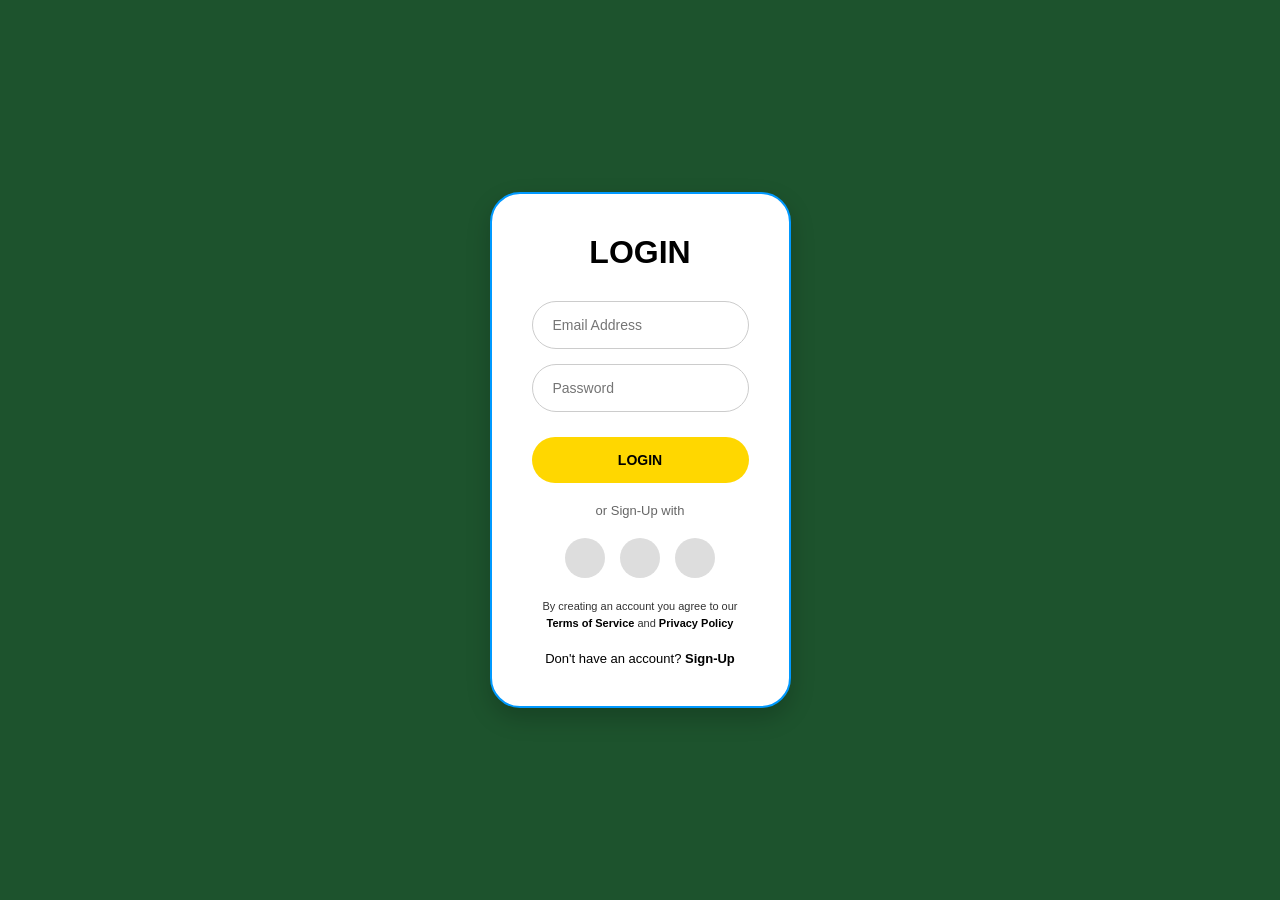
==== login.html @ add30917 "Add files via upload" ====
<!DOCTYPE html>
<html lang="en">
<head>
    <meta charset="UTF-8">
    <meta name="viewport" content="width=device-width, initial-scale=1.0">
    <title>Login Page</title>
    <link rel="stylesheet" href="login.css">
    <link rel="icon" href="logo-asa-top.png">
</head>
<body>
    <div class="login-container">
        <div class="login-card">
            <h2>LOGIN</h2>
            
            <form>
                <div class="input-group">
                    <input type="email" placeholder="Email Address" required>
                </div>
                <div class="input-group">
                    <input type="password" placeholder="Password" required>
                </div>
                
                <button type="submit" class="login-btn">LOGIN</button>
            </form>

            <div class="separator">
                <span>or Sign-Up with</span>
            </div>

            <div class="social-icons">
                <div class="icon"></div>
                <div class="icon"></div>
                <div class="icon"></div>
            </div>

            <p class="terms">
                By creating an account you agree to our <br>
                <a href="#">Terms of Service</a> and <a href="#">Privacy Policy</a>
            </p>

            <p class="footer-text">
                Don't have an account? <a href="#">Sign-Up</a>
            </p>
        </div>
    </div>
</body>
</html>
---- login.css ----
/* General Reset */
* {
    margin: 0;
    padding: 0;
    box-sizing: border-box;
    font-family: 'Segoe UI', Tahoma, Geneva, Verdana, sans-serif;
}

body {
    background-color: #1d532d; /* Dark green background from image 2 */
    display: flex;
    justify-content: center;
    align-items: center;
    min-height: 100vh;
}

/* Card Styling */
.login-card {
    background: white;
    padding: 40px;
    border-radius: 30px;
    width: 100%;
    max-width: 400px;
    text-align: center;
    box-shadow: 0 10px 25px rgba(0,0,0,0.2);
    border: 2px solid #0099ff; /* Blue border from image 2 */
}

h2 {
    margin-bottom: 30px;
    font-size: 2rem;
    font-weight: 800;
}

/* Input Fields */
.input-group {
    margin-bottom: 15px;
}

input {
    width: 100%;
    padding: 15px 20px;
    border-radius: 50px; 
    border: 1px solid #ccc;
    font-size: 14px;
    outline: none;
    transition: border 0.3s;
}

input:focus {
    border-color: #ffd700;
}

/* Button Styling */
.login-btn {
    width: 100%;
    padding: 15px;
    border-radius: 50px;
    border: none;
    background-color: #ffd700; 
    font-weight: bold;
    cursor: pointer;
    font-size: 14px;
    margin-top: 10px;
    transition: background 0.3s;
}

.login-btn:hover {
    background-color: #e6c200;
}

/* Social & Footer Text */
.separator {
    margin: 20px 0;
    font-size: 13px;
    color: #666;
}

.social-icons {
    display: flex;
    justify-content: center;
    gap: 15px;
    margin-bottom: 20px;
}

.icon {
    width: 40px;
    height: 40px;
    background-color: #ddd;
    border-radius: 50%;
}

.terms {
    font-size: 11px;
    color: #333;
    line-height: 1.5;
    margin-bottom: 20px;
}

.footer-text {
    font-size: 13px;
}

a {
    text-decoration: none;
    color: black;
    font-weight: bold;
}

a:hover {
    text-decoration: underline;
}
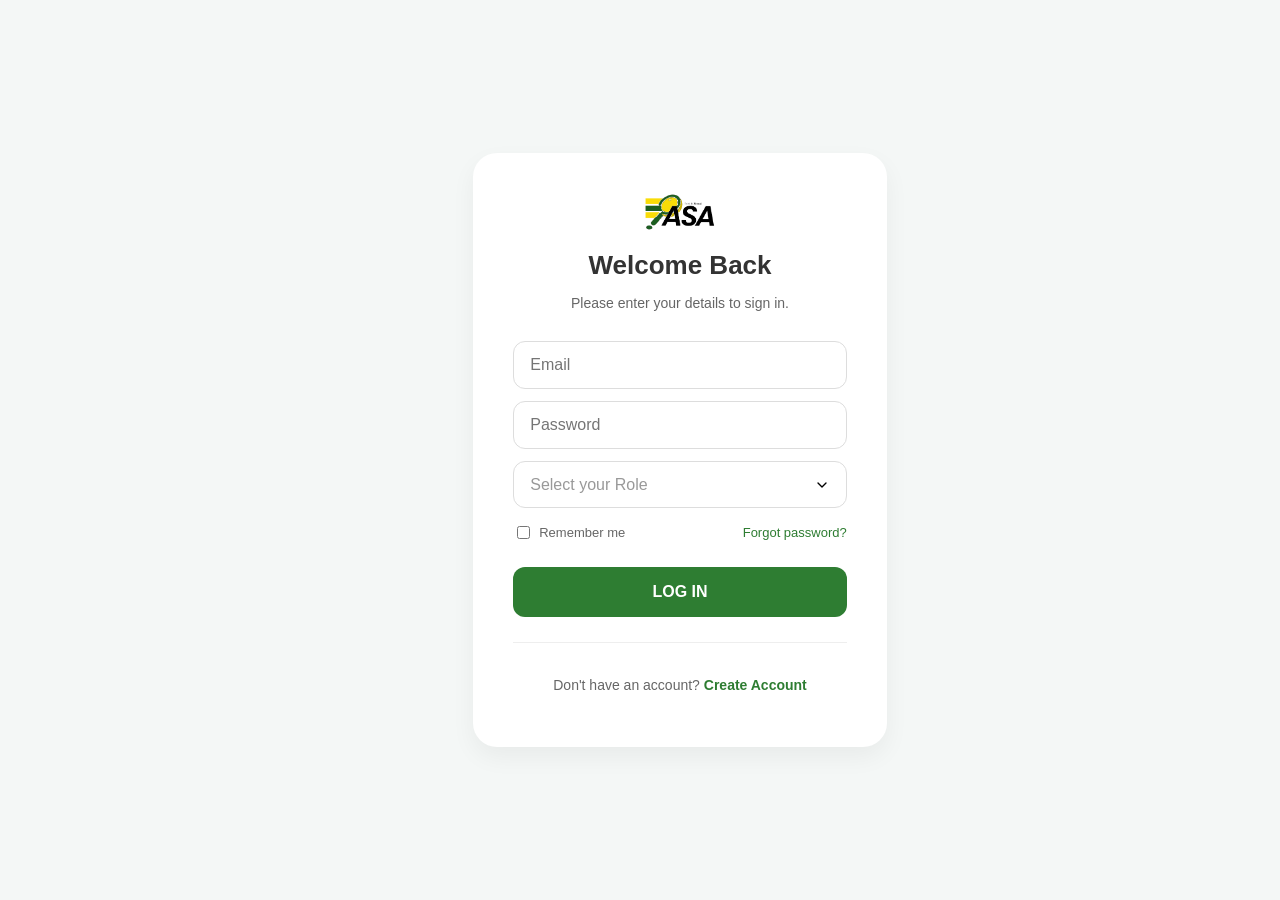
==== commit 1b4c9470: "Revamp login.html with new layout and features Updated the login page structure and styling." ====
--- a/login.html
+++ b/login.html
@@ -3,45 +3,48 @@
 <head>
     <meta charset="UTF-8">
     <meta name="viewport" content="width=device-width, initial-scale=1.0">
-    <title>Login Page</title>
+    <title>PAGEGRID | Log In</title>
     <link rel="stylesheet" href="login.css">
-    <link rel="icon" href="logo-asa-top.png">
 </head>
 <body>
-    <div class="login-container">
+    <main class="login-container">
         <div class="login-card">
-            <h2>LOGIN</h2>
-            
+            <header class="logo">
+                <img src="final logo 1.png" alt="PAGEGRID Logo" class="logo-img">
+            </header>
+
+            <h1>Welcome Back</h1>
+            <p class="subtitle">Please enter your details to sign in.</p>
+
             <form>
                 <div class="input-group">
-                    <input type="email" placeholder="Email Address" required>
+                    <input type="email" id="email" placeholder="Email" required>
+                    <input type="password" id="password" placeholder="Password" required>
+                    <div class="input-group">
+                        <select id="role" required>
+                            <option value="" disabled selected>Select your Role</option>
+                            <option value="student">Student</option>
+                            <option value="staff">Staff</option>
+                            <option value="admin">Admin</option>
+                            <option value="visitor">Visitor</option>
+                        </select>
+                    </div>
                 </div>
-                <div class="input-group">
-                    <input type="password" placeholder="Password" required>
+
+                <div class="form-options">
+                    <label class="remember-me">
+                        <input type="checkbox"> Remember me
+                    </label>
+                    <a href="#" class="forgot-password">Forgot password?</a>
                 </div>
-                
-                <button type="submit" class="login-btn">LOGIN</button>
+
+                <button type="submit" class="btn-submit">LOG IN</button>
             </form>
 
-            <div class="separator">
-                <span>or Sign-Up with</span>
-            </div>
-
-            <div class="social-icons">
-                <div class="icon"></div>
-                <div class="icon"></div>
-                <div class="icon"></div>
-            </div>
-
-            <p class="terms">
-                By creating an account you agree to our <br>
-                <a href="#">Terms of Service</a> and <a href="#">Privacy Policy</a>
-            </p>
-
-            <p class="footer-text">
-                Don't have an account? <a href="#">Sign-Up</a>
-            </p>
+            <footer class="links">
+                <p>Don't have an account? <a href="create_acc.html"><strong>Create Account</strong></a></p>
+            </footer>
         </div>
-    </div>
+    </main>
 </body>
-</html>+</html>
--- a/login.css
+++ b/login.css
@@ -1,112 +1,165 @@
-/* General Reset */
-* {
-    margin: 0;
-    padding: 0;
-    box-sizing: border-box;
-    font-family: 'Segoe UI', Tahoma, Geneva, Verdana, sans-serif;
+:root {
+    --primary-color: #2e7d32; /* Professional Green */
+    --hover-color: #1b5e20;
+    --text-main: #333;
+    --text-muted: #666;
+    --border-color: #ddd;
+    --bg-color: #f4f7f6;
 }
 
 body {
-    background-color: #1d532d; /* Dark green background from image 2 */
+    margin: 0;
     display: flex;
     justify-content: center;
     align-items: center;
     min-height: 100vh;
+    background-color: var(--bg-color);
+    font-family: 'Inter', 'Segoe UI', Arial, sans-serif;
 }
 
-/* Card Styling */
 .login-card {
     background: white;
     padding: 40px;
-    border-radius: 30px;
+    border-radius: 24px;
+    box-shadow: 0 10px 25px rgba(0,0,0,0.05);
+    text-align: center;
     width: 100%;
-    max-width: 400px;
-    text-align: center;
-    box-shadow: 0 10px 25px rgba(0,0,0,0.2);
-    border: 2px solid #0099ff; /* Blue border from image 2 */
+    max-width: 380px; /* Slightly slimmer for login */
 }
 
-h2 {
-    margin-bottom: 30px;
-    font-size: 2rem;
-    font-weight: 800;
-}
-
-/* Input Fields */
-.input-group {
+.logo-img {
+    width: 70px;
     margin-bottom: 15px;
 }
 
-input {
+h1 {
+    font-size: 26px;
+    font-weight: 700;
+    margin: 0 0 8px 0;
+    color: var(--text-main);
+}
+
+.subtitle {
+    font-size: 14px;
+    color: var(--text-muted);
+    margin-bottom: 30px;
+}
+
+/* Form Styling */
+.input-group {
+    display: flex;
+    flex-direction: column;
+    gap: 12px;
+}
+
+input[type="email"], 
+input[type="password"] {
     width: 100%;
-    padding: 15px 20px;
-    border-radius: 50px; 
-    border: 1px solid #ccc;
-    font-size: 14px;
+    padding: 14px 16px;
+    font-size: 16px;
+    border: 1px solid var(--border-color);
+    border-radius: 12px;
+    box-sizing: border-box;
     outline: none;
-    transition: border 0.3s;
+    transition: all 0.2s ease;
 }
 
 input:focus {
-    border-color: #ffd700;
+    border-color: var(--primary-color);
+    box-shadow: 0 0 0 4px rgba(46, 125, 50, 0.1);
 }
 
-/* Button Styling */
-.login-btn {
-    width: 100%;
-    padding: 15px;
-    border-radius: 50px;
-    border: none;
-    background-color: #ffd700; 
-    font-weight: bold;
-    cursor: pointer;
-    font-size: 14px;
-    margin-top: 10px;
-    transition: background 0.3s;
-}
-
-.login-btn:hover {
-    background-color: #e6c200;
-}
-
-/* Social & Footer Text */
-.separator {
-    margin: 20px 0;
-    font-size: 13px;
-    color: #666;
-}
-
-.social-icons {
+/* Login specific options */
+.form-options {
     display: flex;
-    justify-content: center;
-    gap: 15px;
-    margin-bottom: 20px;
-}
-
-.icon {
-    width: 40px;
-    height: 40px;
-    background-color: #ddd;
-    border-radius: 50%;
-}
-
-.terms {
-    font-size: 11px;
-    color: #333;
-    line-height: 1.5;
-    margin-bottom: 20px;
-}
-
-.footer-text {
+    justify-content: space-between;
+    align-items: center;
+    margin: 15px 0 25px;
     font-size: 13px;
 }
 
-a {
-    text-decoration: none;
-    color: black;
-    font-weight: bold;
+.remember-me {
+    display: flex;
+    align-items: center;
+    gap: 6px;
+    color: var(--text-muted);
+    cursor: pointer;
 }
 
-a:hover {
+.forgot-password {
+    color: var(--primary-color);
+    text-decoration: none;
+    font-weight: 500;
+}
+
+/* Button */
+.btn-submit {
+    width: 100%;
+    background-color: var(--primary-color);
+    color: #fff;
+    padding: 16px;
+    border: none;
+    border-radius: 12px;
+    font-size: 16px;
+    font-weight: 600;
+    cursor: pointer;
+    transition: background 0.3s ease;
+}
+
+.btn-submit:hover {
+    background-color: var(--hover-color);
+}
+
+/* Footer Links */
+.links {
+    margin-top: 25px;
+    border-top: 1px solid #eee;
+    padding-top: 20px;
+}
+
+.links p {
+    font-size: 14px;
+    color: var(--text-muted);
+}
+
+.links a {
+    color: var(--primary-color);
+    text-decoration: none;
+}
+
+.links a:hover {
     text-decoration: underline;
-}+}
+
+select {
+    width: 100%;
+    padding: 14px 16px;
+    font-size: 16px;
+    border: 1px solid var(--border-color);
+    border-radius: 12px;
+    box-sizing: border-box;
+    background-color: white;
+    color: var(--text-main);
+    cursor: pointer;
+    appearance: none; /* Removes default browser arrow */
+    background-image: url("data:image/svg+xml;charset=UTF-8,%3csvg xmlns='http://www.w3.org/2000/svg' viewBox='0 0 24 24' fill='none' stroke='currentColor' stroke-width='2' stroke-linecap='round' stroke-linejoin='round'%3e%3cpolyline points='6 9 12 15 18 9'%3e%3c/polyline%3e%3c/svg%3e");
+    background-repeat: no-repeat;
+    background-position: right 16px center;
+    background-size: 16px;
+    transition: all 0.2s ease;
+}
+
+select:focus {
+    border-color: var(--primary-color);
+    box-shadow: 0 0 0 4px rgba(46, 125, 50, 0.1);
+    outline: none;
+}
+
+/* Style for the placeholder-like first option */
+select:invalid {
+    color: #999;
+}
+
+option {
+    color: var(--text-main);
+}
